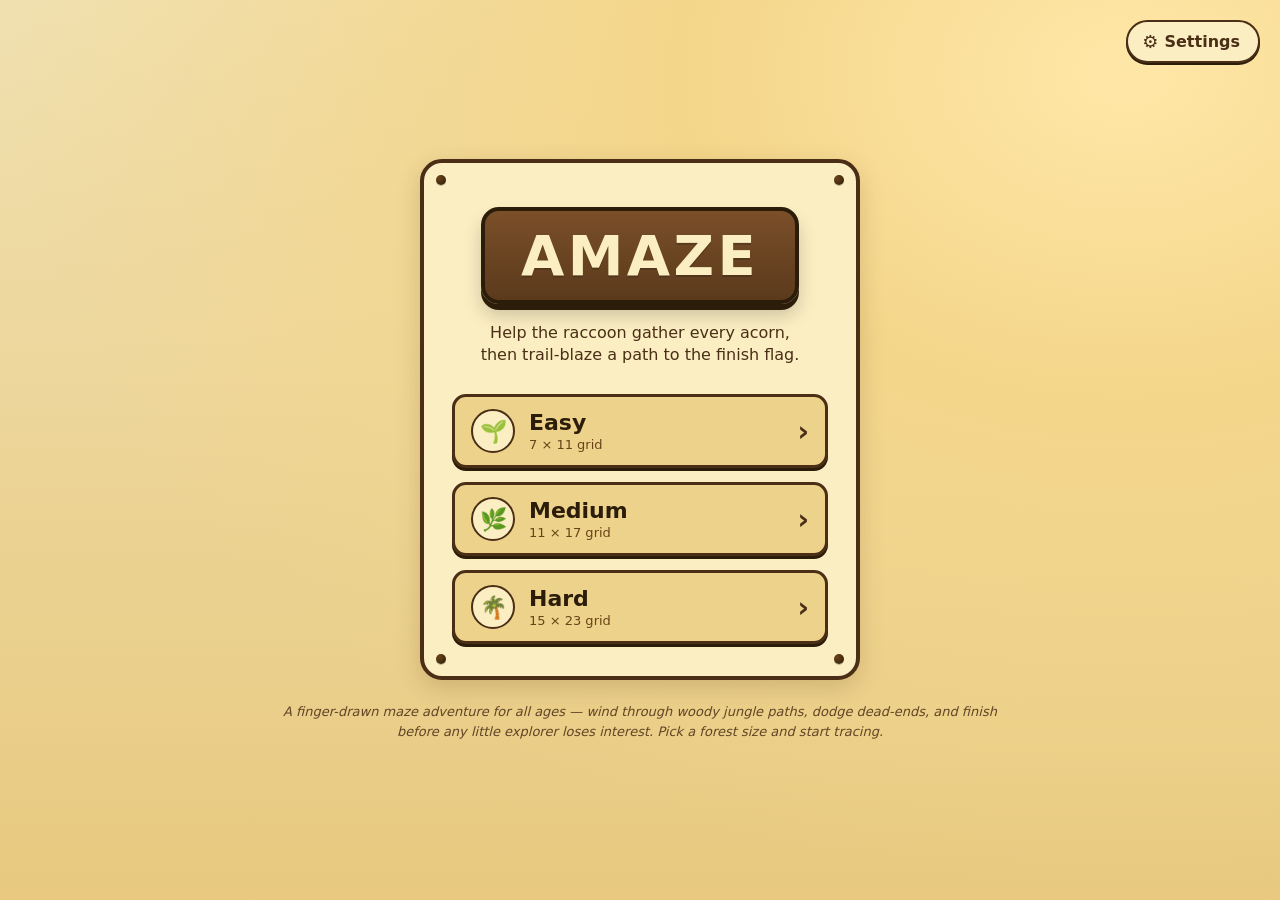
==== index.html @ ecc366fe "Thicker branches; drop top-bar title; cream-pill acorn HUD - REF_WALL_WIDTH bumped from 14 to 18.  P" ====
<!DOCTYPE html>
<html lang="en">
<head>
  <meta charset="utf-8">
  <meta name="viewport"
        content="width=device-width, initial-scale=1, viewport-fit=cover, user-scalable=no">

  <link rel="manifest" href="manifest.json">
  <meta name="theme-color" content="#5b3a1c">

  <!-- iOS PWA -->
  <meta name="apple-mobile-web-app-capable" content="yes">
  <meta name="apple-mobile-web-app-status-bar-style" content="black-translucent">
  <meta name="apple-mobile-web-app-title" content="AMAZE">
  <link rel="apple-touch-icon" href="apple-touch-icon.png">

  <link rel="stylesheet" href="style.css">
  <title>AMAZE</title>
</head>
<body>
  <canvas id="game"></canvas>

  <!-- In-game top bar: Back · (title + acorn HUD stacked) · Settings · Restart -->
  <header id="game-topbar" class="hidden" aria-hidden="true">
    <button class="topbar-btn icon-btn" id="btn-menu" aria-label="Back to menu">
      <svg viewBox="0 0 24 24" width="22" height="22" aria-hidden="true">
        <path fill="none" stroke="currentColor" stroke-width="2.4"
              stroke-linecap="round" stroke-linejoin="round"
              d="M15 6 L9 12 L15 18"/>
      </svg>
    </button>

    <div class="topbar-center">
      <div id="acorn-counter" class="acorn-counter hidden" aria-label="Collected acorns">
        <span class="acorn dim">🌰</span>
        <span class="acorn dim">🌰</span>
        <span class="acorn dim">🌰</span>
      </div>
    </div>

    <div class="topbar-actions">
      <button class="topbar-btn icon-btn" id="btn-settings" aria-label="Settings">⚙</button>
      <button class="topbar-btn icon-btn" id="btn-restart" aria-label="Restart maze">
        <svg viewBox="0 0 24 24" width="22" height="22" aria-hidden="true">
          <path fill="none" stroke="currentColor" stroke-width="2.2"
                stroke-linecap="round" stroke-linejoin="round"
                d="M19 11 A7 7 0 1 0 18.4 14.5"/>
          <path fill="currentColor"
                d="M19 6 L19.6 11.5 L14.5 11"/>
        </svg>
      </button>
    </div>
  </header>

  <!-- Difficulty picker — paper-card design with wooden AMAZE stamp,
       leaf icons, chevrons, marketing tagline. -->
  <div id="menu" class="overlay">
    <button class="settings-pill" id="btn-menu-settings" aria-label="Settings">
      <span class="settings-pill-icon">⚙</span>
      <span class="settings-pill-label">Settings</span>
    </button>

    <div class="menu-frame">
      <span class="rivet rivet-tl"></span>
      <span class="rivet rivet-tr"></span>
      <span class="rivet rivet-bl"></span>
      <span class="rivet rivet-br"></span>

      <div class="title-stamp">AMAZE</div>
      <p class="sub">Help the raccoon gather every acorn, then trail-blaze a path to the finish flag.</p>

      <button class="diff-btn" data-difficulty="easy">
        <span class="diff-icon">🌱</span>
        <span class="diff-content">
          <span class="diff-name">Easy</span>
          <span class="diff-detail">7 × 11 grid</span>
        </span>
        <span class="diff-chevron">›</span>
      </button>
      <button class="diff-btn" data-difficulty="medium">
        <span class="diff-icon">🌿</span>
        <span class="diff-content">
          <span class="diff-name">Medium</span>
          <span class="diff-detail">11 × 17 grid</span>
        </span>
        <span class="diff-chevron">›</span>
      </button>
      <button class="diff-btn" data-difficulty="hard">
        <span class="diff-icon">🌴</span>
        <span class="diff-content">
          <span class="diff-name">Hard</span>
          <span class="diff-detail">15 × 23 grid</span>
        </span>
        <span class="diff-chevron">›</span>
      </button>
    </div>

    <p class="menu-marketing">
      A finger-drawn maze adventure for all ages — wind through woody jungle paths,
      dodge dead-ends, and finish before any little explorer loses interest. Pick a
      forest size and start tracing.
    </p>
  </div>

  <!-- Win modal — pops in after the canvas walk-cinema completes. -->
  <div id="win-modal" class="overlay hidden" role="dialog" aria-label="Maze complete">
    <div class="win-card">
      <div class="win-header">YOU MADE IT!</div>
      <div class="win-acorns" id="win-acorns" aria-label="Collected acorns">
        <span class="dim">🌰</span>
        <span class="dim">🌰</span>
        <span class="dim">🌰</span>
      </div>
      <p class="win-tagline" id="win-tagline">You navigated the woods like a pro.</p>
      <div class="win-actions">
        <button class="win-btn win-btn-secondary" id="btn-win-home">Home</button>
        <button class="win-btn win-btn-primary" id="btn-win-again">Again ▶</button>
      </div>
    </div>
  </div>

  <!-- Settings panel — opens from either the in-game top bar or the menu. -->
  <div id="settings-overlay" class="overlay hidden" role="dialog" aria-label="Settings">
    <div class="settings-frame">
      <h2 class="settings-title">Settings</h2>

      <label class="toggle-row" for="toggle-collectibles">
        <span class="toggle-text">
          <span class="toggle-label">Collectibles</span>
          <span class="toggle-detail">Show 3 acorns to collect for star ratings.</span>
        </span>
        <input type="checkbox" id="toggle-collectibles" class="toggle-input" />
      </label>

      <button class="settings-done" id="btn-close-settings">Done</button>
    </div>
  </div>

  <!-- One-time hint to install on iOS -->
  <div id="install-hint" class="install-hint hidden">
    Tap <strong>Share</strong> → <strong>Add to Home Screen</strong> to install.
    <button id="dismiss-hint" aria-label="dismiss">×</button>
  </div>

  <script type="module" src="main.js"></script>
</body>
</html>
---- style.css ----
/* AMAZE web — global styles */

:root {
  /* Enchanted Forest palette (matches LevelStyles[0]) — used by the menu. */
  --bg:    rgb(240, 230, 204);
  --wall:  rgb(92,  59,  26);
  --wall-dim: rgba(92, 59, 26, 0.5);
  --wall-faint: rgba(92, 59, 26, 0.4);

  /* Exposed so JS can read the iOS safe-area-top via getComputedStyle.
     Falls back to 0 outside iOS / when no safe area is reported. */
  --safe-top: env(safe-area-inset-top, 0px);
  --safe-bottom: env(safe-area-inset-bottom, 0px);
}

* { box-sizing: border-box; }

html, body {
  margin: 0;
  padding: 0;
  overflow: hidden;
  height: 100vh;
  height: 100dvh;
  background: var(--bg);
  color: var(--wall);
  font-family: -apple-system, BlinkMacSystemFont, "Segoe UI", system-ui, sans-serif;
  -webkit-user-select: none;
  user-select: none;
  -webkit-touch-callout: none;
  -webkit-tap-highlight-color: transparent;
  overscroll-behavior: none;
}

/* Canvas is its own positioning root — covers the full DYNAMIC viewport
   (so the URL bar collapsing/expanding adjusts the height correctly) and
   leaves DOM overlays (menu, install hint) sitting on top via z-index. */
canvas#game {
  display: block;
  position: fixed;
  inset: 0;
  width: 100vw;
  height: 100vh;
  height: 100dvh;
  touch-action: none;       /* must — keeps Safari from hijacking drag */
}

/* ---- Menu overlay -------------------------------------------------------- */

.overlay {
  position: fixed;
  inset: 0;
  /* Warm sun-ish gradient — bright in top-right, soft cream elsewhere. */
  background:
    radial-gradient(ellipse at 88% 8%, #ffe7a8 0%, #f4d68a 28%, transparent 70%),
    linear-gradient(180deg, #f0e0b0 0%, #e8c97f 100%);
  display: flex;
  flex-direction: column;
  align-items: center;
  justify-content: center;
  gap: 22px;
  z-index: 10;
  padding: 32px 24px;
  overflow: auto;
  transition: opacity 0.35s ease;
}
.overlay.hidden {
  opacity: 0;
  pointer-events: none;
}

/* Paper card with corner rivets that holds the difficulty selector. */
.menu-frame {
  position: relative;
  width: min(440px, calc(100vw - 48px));
  background: #fbeec3;
  border: 4px solid #4a2e15;
  border-radius: 22px;
  padding: 36px 28px 32px;
  text-align: center;
  box-shadow: 0 8px 24px rgba(74, 46, 21, 0.18);
}

.rivet {
  position: absolute;
  width: 10px;
  height: 10px;
  border-radius: 50%;
  background: radial-gradient(circle at 30% 30%, #6a4318, #2c1d0a);
  box-shadow: 0 1px 0 rgba(0, 0, 0, 0.25);
}
.rivet-tl { top: 12px; left: 12px; }
.rivet-tr { top: 12px; right: 12px; }
.rivet-bl { bottom: 12px; left: 12px; }
.rivet-br { bottom: 12px; right: 12px; }

/* Wood-stamp AMAZE logo at the top of the card. */
.title-stamp {
  display: inline-block;
  background: linear-gradient(180deg, #7a4f29 0%, #5b3a1c 100%);
  color: #fbeec3;
  font-size: 56px;
  font-weight: 900;
  letter-spacing: 0.06em;
  padding: 12px 36px;
  border-radius: 18px;
  border: 4px solid #2c1d0a;
  box-shadow: 0 6px 0 #2c1d0a, 0 12px 18px rgba(0, 0, 0, 0.18);
  margin: 8px 0 18px;
  text-shadow: 0 2px 0 rgba(0, 0, 0, 0.18);
  font-family: "Avenir Next", system-ui, sans-serif;
}

.sub {
  font-size: 16px;
  line-height: 1.4;
  margin: 0 auto 28px;
  max-width: 320px;
  color: #4a2e15;
}

/* Difficulty buttons — wood-bordered cream pill with circular icon left,
   stacked title/detail middle, chevron right. */
.diff-btn {
  display: flex;
  align-items: center;
  gap: 14px;
  width: 100%;
  margin: 0 0 14px;
  padding: 12px 16px;
  background: #ecd28a;
  border: 3px solid #4a2e15;
  border-radius: 14px;
  color: #4a2e15;
  font-family: inherit;
  text-align: left;
  cursor: pointer;
  -webkit-appearance: none;
  appearance: none;
  -webkit-tap-highlight-color: transparent;
  box-shadow: 0 3px 0 #2c1d0a;
  transition: transform 0.05s ease, background 0.12s ease;
}
.diff-btn:last-child { margin-bottom: 0; }
.diff-btn:hover  { background: #e5c879; }
.diff-btn:active { transform: translateY(2px); box-shadow: 0 0 0 #2c1d0a; }

.diff-icon {
  display: inline-flex;
  align-items: center;
  justify-content: center;
  width: 44px;
  height: 44px;
  flex-shrink: 0;
  background: #fbeec3;
  border: 2px solid #4a2e15;
  border-radius: 50%;
  font-size: 22px;
}

.diff-content {
  flex: 1;
  display: flex;
  flex-direction: column;
  gap: 2px;
  min-width: 0;
}

.diff-name {
  font-size: 22px;
  font-weight: 800;
  color: #2c1d0a;
}

.diff-detail {
  font-size: 13px;
  color: #6a4318;
}

.diff-chevron {
  font-size: 28px;
  font-weight: 600;
  color: #4a2e15;
  flex-shrink: 0;
}

/* Top-right Settings pill on the menu screen. */
.settings-pill {
  position: fixed;
  top: max(20px, calc(var(--safe-top, 0px) + 14px));
  right: 20px;
  display: inline-flex;
  align-items: center;
  gap: 6px;
  padding: 10px 18px 10px 14px;
  background: #fbeec3;
  border: 2.5px solid #4a2e15;
  border-radius: 22px;
  font-family: inherit;
  font-size: 16px;
  font-weight: 700;
  color: #4a2e15;
  cursor: pointer;
  -webkit-appearance: none;
  appearance: none;
  -webkit-tap-highlight-color: transparent;
  box-shadow: 0 2px 0 #2c1d0a;
  transition: transform 0.05s ease;
}
.settings-pill:active { transform: translateY(2px); box-shadow: 0 0 0 #2c1d0a; }
.settings-pill-icon { font-size: 18px; line-height: 1; }

/* Marketing tagline below the card. */
.menu-marketing {
  max-width: 720px;
  margin: 0;
  text-align: center;
  font-size: 13px;
  line-height: 1.5;
  color: #4a2e15;
  font-style: italic;
  opacity: 0.85;
}

/* ---- In-game top bar ----------------------------------------------------- */
/* Solid wood bar across the top.  Background extends behind the iOS
   safe-area-top so the OS clock sits on bark; content (buttons + title)
   is pushed below the safe area via padding-top. */

#game-topbar {
  position: fixed;
  top: 0;
  left: 0;
  right: 0;
  height: calc(72px + var(--safe-top, 0px));
  display: flex;
  align-items: center;
  justify-content: space-between;
  padding: var(--safe-top, 0px) 14px 0 14px;
  background: linear-gradient(180deg, #5b3a1c 0%, #4a2e15 100%);
  box-shadow: 0 2px 8px rgba(0, 0, 0, 0.30);
  z-index: 10;
}
#game-topbar.hidden { display: none; }

.topbar-btn {
  display: inline-flex;
  align-items: center;
  justify-content: center;
  width: 44px;
  height: 44px;
  background: #f4ead0;
  border: 2px solid #2c1d0a;
  border-radius: 12px;
  padding: 0;
  font-family: inherit;
  font-size: 22px;
  font-weight: 600;
  color: #2c1d0a;
  cursor: pointer;
  -webkit-appearance: none;
  appearance: none;
  -webkit-tap-highlight-color: transparent;
  box-shadow: 0 2px 0 #2c1d0a;
  transition: transform 0.05s ease, background 0.12s ease;
}
.topbar-btn:hover  { background: #ede2c2; }
.topbar-btn:active { transform: translateY(2px); box-shadow: 0 0 0 #2c1d0a; }

/* Centre column hosts the acorn HUD pill (no title). */
.topbar-center {
  flex: 1;
  display: flex;
  align-items: center;
  justify-content: center;
  min-width: 0;
}

.topbar-actions {
  display: flex;
  gap: 6px;
}

/* Cream pill so the acorns sit on a bright background instead of the
   dark wood bar where they otherwise disappear. */
.acorn-counter {
  display: inline-flex;
  align-items: center;
  gap: 8px;
  padding: 7px 14px;
  background: #f4ead0;
  border: 2px solid #2c1d0a;
  border-radius: 22px;
  box-shadow: 0 2px 0 #2c1d0a;
  font-size: 22px;
  line-height: 1;
  pointer-events: none;
}
.acorn-counter.hidden { display: none; }
.acorn-counter .acorn { transition: opacity 0.18s ease; }
.acorn-counter .acorn.dim { opacity: 0.30; }

/* ---- Win modal ---------------------------------------------------------- */

#win-modal {
  background: rgba(0, 0, 0, 0.55);
  z-index: 14;
}

.win-card {
  width: min(420px, calc(100vw - 56px));
  background: var(--bg);
  border: 4px solid #2c1d0a;
  border-radius: 18px;
  padding: 32px 28px 24px;
  text-align: center;
  box-shadow: 0 14px 40px rgba(0, 0, 0, 0.40);
  animation: win-card-in 0.32s cubic-bezier(0.2, 0.7, 0.3, 1.2) both;
}

@keyframes win-card-in {
  0%   { opacity: 0; transform: scale(0.86) translateY(8px); }
  100% { opacity: 1; transform: scale(1)    translateY(0);   }
}

.win-header {
  display: inline-block;
  background: linear-gradient(180deg, #7a4f29 0%, #5b3a1c 100%);
  color: #f4ead0;
  font-size: 26px;
  font-weight: 900;
  letter-spacing: 0.06em;
  padding: 14px 28px;
  border-radius: 14px;
  border: 3px solid #2c1d0a;
  box-shadow: 0 4px 0 #2c1d0a, 0 8px 14px rgba(0, 0, 0, 0.20);
  text-transform: uppercase;
  margin-bottom: 6px;
}

.win-acorns {
  display: flex;
  justify-content: center;
  gap: 10px;
  margin: 22px 0 14px;
  font-size: 36px;
}
.win-acorns span { transition: opacity 0.2s ease; }
.win-acorns span.dim { opacity: 0.30; }

.win-tagline {
  color: var(--wall);
  font-size: 16px;
  margin: 0 0 22px;
  line-height: 1.4;
}

.win-actions {
  display: flex;
  gap: 12px;
  justify-content: center;
}

.win-btn {
  padding: 12px 26px;
  font-family: inherit;
  font-size: 16px;
  font-weight: 800;
  letter-spacing: 0.02em;
  border: 2px solid #2c1d0a;
  border-radius: 12px;
  cursor: pointer;
  -webkit-appearance: none;
  appearance: none;
  transition: transform 0.05s ease;
}
.win-btn:active { transform: translateY(2px); box-shadow: 0 0 0 #2c1d0a; }

.win-btn-primary {
  background: linear-gradient(180deg, #7a4f29 0%, #5b3a1c 100%);
  color: #f4ead0;
  box-shadow: 0 3px 0 #2c1d0a;
}

.win-btn-secondary {
  background: #f4ead0;
  color: #4a2e15;
  box-shadow: 0 3px 0 #2c1d0a;
}

/* ---- Settings overlay ---------------------------------------------------- */

#settings-overlay { z-index: 12; }

.settings-frame {
  width: min(380px, calc(100vw - 64px));
  border: 4px solid var(--wall-dim);
  border-radius: 8px;
  padding: 28px 24px 22px;
  background: var(--bg);
}

.settings-title {
  margin: 0 0 24px;
  font-size: 32px;
  font-weight: 800;
  letter-spacing: 0.02em;
  color: var(--wall);
  text-align: center;
}

.toggle-row {
  display: flex;
  align-items: center;
  justify-content: space-between;
  gap: 16px;
  padding: 12px 0;
  cursor: pointer;
  user-select: none;
  -webkit-user-select: none;
}
.toggle-text { display: flex; flex-direction: column; gap: 4px; }
.toggle-label {
  font-size: 18px;
  font-weight: 600;
  color: var(--wall);
}
.toggle-detail {
  font-size: 13px;
  color: var(--wall-dim);
  line-height: 1.35;
}

/* iOS-style toggle switch built from the native checkbox. */
.toggle-input {
  appearance: none;
  -webkit-appearance: none;
  width: 52px;
  height: 32px;
  flex-shrink: 0;
  background: rgba(92, 59, 26, 0.20);
  border-radius: 16px;
  position: relative;
  cursor: pointer;
  transition: background 0.18s ease;
  margin: 0;
}
.toggle-input::after {
  content: '';
  position: absolute;
  top: 3px;
  left: 3px;
  width: 26px;
  height: 26px;
  background: #fff;
  border-radius: 50%;
  box-shadow: 0 1px 3px rgba(0, 0, 0, 0.20);
  transition: transform 0.18s ease;
}
.toggle-input:checked        { background: var(--wall); }
.toggle-input:checked::after { transform: translateX(20px); }

.settings-done {
  display: block;
  width: 100%;
  margin-top: 28px;
  padding: 14px;
  font-family: inherit;
  font-size: 18px;
  font-weight: 700;
  color: var(--bg);
  background: var(--wall);
  border: 0;
  border-radius: 12px;
  cursor: pointer;
  -webkit-appearance: none;
  appearance: none;
  transition: opacity 0.12s ease, transform 0.05s ease;
}
.settings-done:hover  { opacity: 0.92; }
.settings-done:active { transform: scale(0.985); }

/* ---- Install hint -------------------------------------------------------- */

.install-hint {
  position: fixed;
  left: 16px;
  right: 16px;
  bottom: max(16px, env(safe-area-inset-bottom));
  z-index: 11;
  padding: 12px 40px 12px 16px;
  background: rgba(0, 0, 0, 0.8);
  color: white;
  border-radius: 12px;
  font-size: 14px;
  line-height: 1.4;
  box-shadow: 0 4px 14px rgba(0, 0, 0, 0.25);
}
.install-hint.hidden { display: none; }
.install-hint button {
  position: absolute;
  top: 6px;
  right: 8px;
  background: transparent;
  border: 0;
  color: white;
  font-size: 22px;
  line-height: 1;
  cursor: pointer;
}
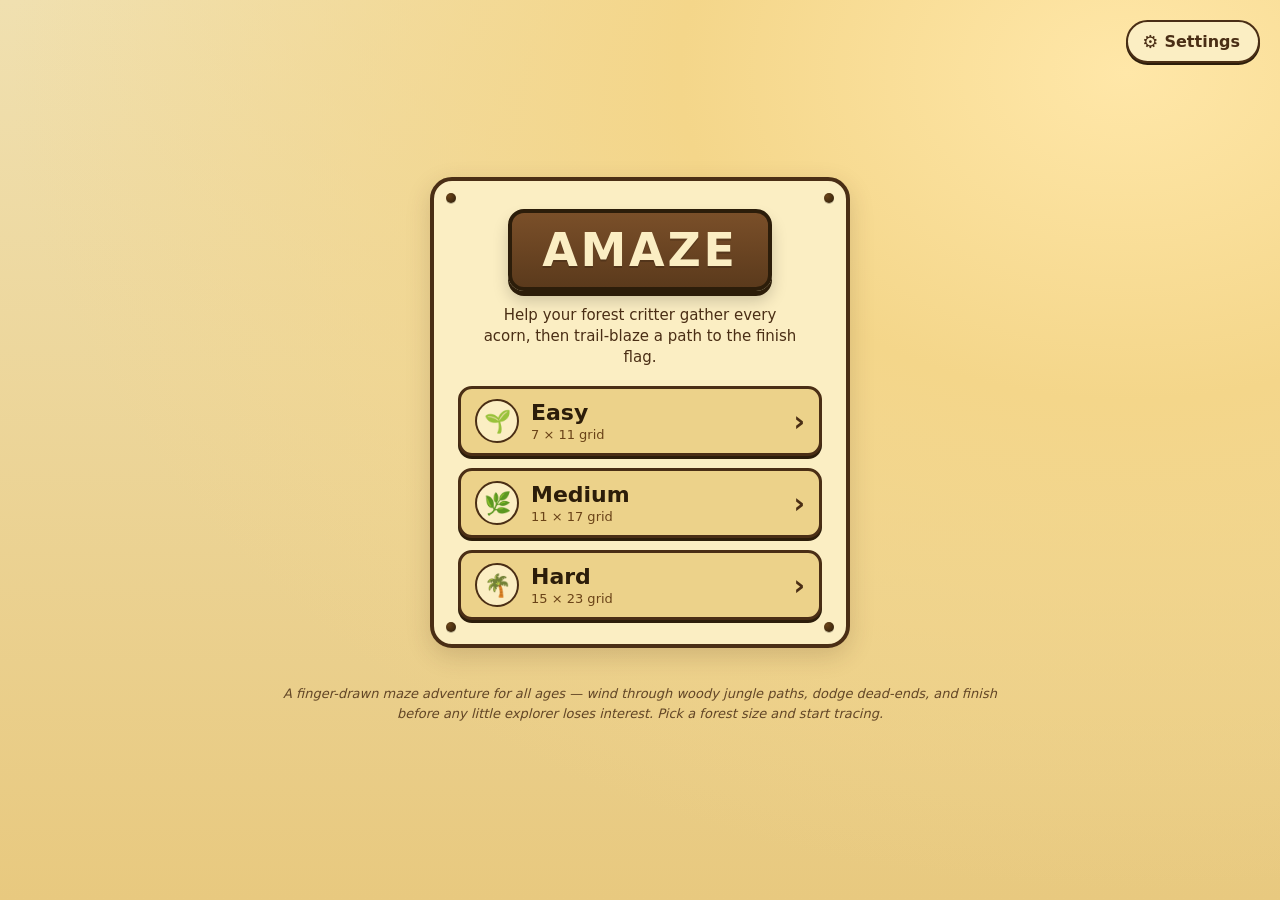
==== commit ebe64cbc: "Unified sun-gradient bg; menu copy + spacing tweaks; tighter fit - Replaced "raccoon" with the gener" ====
--- a/index.html
+++ b/index.html
@@ -6,7 +6,7 @@
         content="width=device-width, initial-scale=1, viewport-fit=cover, user-scalable=no">
 
   <link rel="manifest" href="manifest.json">
-  <meta name="theme-color" content="#5b3a1c">
+  <meta name="theme-color" content="#f0e0b0">
 
   <!-- iOS PWA -->
   <meta name="apple-mobile-web-app-capable" content="yes">
@@ -67,7 +67,7 @@
       <span class="rivet rivet-br"></span>
 
       <div class="title-stamp">AMAZE</div>
-      <p class="sub">Help the raccoon gather every acorn, then trail-blaze a path to the finish flag.</p>
+      <p class="sub">Help your forest critter gather every acorn, then trail-blaze a path to the finish flag.</p>
 
       <button class="diff-btn" data-difficulty="easy">
         <span class="diff-icon">🌱</span>
--- a/style.css
+++ b/style.css
@@ -21,7 +21,13 @@
   overflow: hidden;
   height: 100vh;
   height: 100dvh;
-  background: var(--bg);
+  /* Warm sun-radial background — shared by the menu AND the game so the
+     game-screen edges visibly match the rest of the chrome.  Canvas sits
+     transparent on top, painting only the maze itself. */
+  background:
+    radial-gradient(ellipse at 88% 8%, #ffe7a8 0%, #f4d68a 28%, transparent 70%),
+    linear-gradient(180deg, #f0e0b0 0%, #e8c97f 100%);
+  background-attachment: fixed;
   color: var(--wall);
   font-family: -apple-system, BlinkMacSystemFont, "Segoe UI", system-ui, sans-serif;
   -webkit-user-select: none;
@@ -49,17 +55,15 @@
 .overlay {
   position: fixed;
   inset: 0;
-  /* Warm sun-ish gradient — bright in top-right, soft cream elsewhere. */
-  background:
-    radial-gradient(ellipse at 88% 8%, #ffe7a8 0%, #f4d68a 28%, transparent 70%),
-    linear-gradient(180deg, #f0e0b0 0%, #e8c97f 100%);
+  /* No background — body provides the warm gradient.  Menu inherits it;
+     settings/win modals add their own dim backdrop on top. */
   display: flex;
   flex-direction: column;
   align-items: center;
   justify-content: center;
-  gap: 22px;
+  gap: 36px;                 /* breathing room between the card + tagline */
   z-index: 10;
-  padding: 32px 24px;
+  padding: 24px 20px;
   overflow: auto;
   transition: opacity 0.35s ease;
 }
@@ -71,11 +75,11 @@
 /* Paper card with corner rivets that holds the difficulty selector. */
 .menu-frame {
   position: relative;
-  width: min(440px, calc(100vw - 48px));
+  width: min(420px, calc(100vw - 40px));
   background: #fbeec3;
   border: 4px solid #4a2e15;
   border-radius: 22px;
-  padding: 36px 28px 32px;
+  padding: 28px 24px 24px;
   text-align: center;
   box-shadow: 0 8px 24px rgba(74, 46, 21, 0.18);
 }
@@ -98,22 +102,22 @@
   display: inline-block;
   background: linear-gradient(180deg, #7a4f29 0%, #5b3a1c 100%);
   color: #fbeec3;
-  font-size: 56px;
+  font-size: 46px;
   font-weight: 900;
   letter-spacing: 0.06em;
-  padding: 12px 36px;
-  border-radius: 18px;
+  padding: 10px 30px;
+  border-radius: 16px;
   border: 4px solid #2c1d0a;
-  box-shadow: 0 6px 0 #2c1d0a, 0 12px 18px rgba(0, 0, 0, 0.18);
-  margin: 8px 0 18px;
+  box-shadow: 0 5px 0 #2c1d0a, 0 10px 16px rgba(0, 0, 0, 0.18);
+  margin: 0 0 14px;
   text-shadow: 0 2px 0 rgba(0, 0, 0, 0.18);
   font-family: "Avenir Next", system-ui, sans-serif;
 }
 
 .sub {
-  font-size: 16px;
+  font-size: 15px;
   line-height: 1.4;
-  margin: 0 auto 28px;
+  margin: 0 auto 18px;
   max-width: 320px;
   color: #4a2e15;
 }
@@ -123,10 +127,10 @@
 .diff-btn {
   display: flex;
   align-items: center;
-  gap: 14px;
+  gap: 12px;
   width: 100%;
-  margin: 0 0 14px;
-  padding: 12px 16px;
+  margin: 0 0 12px;
+  padding: 10px 14px;
   background: #ecd28a;
   border: 3px solid #4a2e15;
   border-radius: 14px;
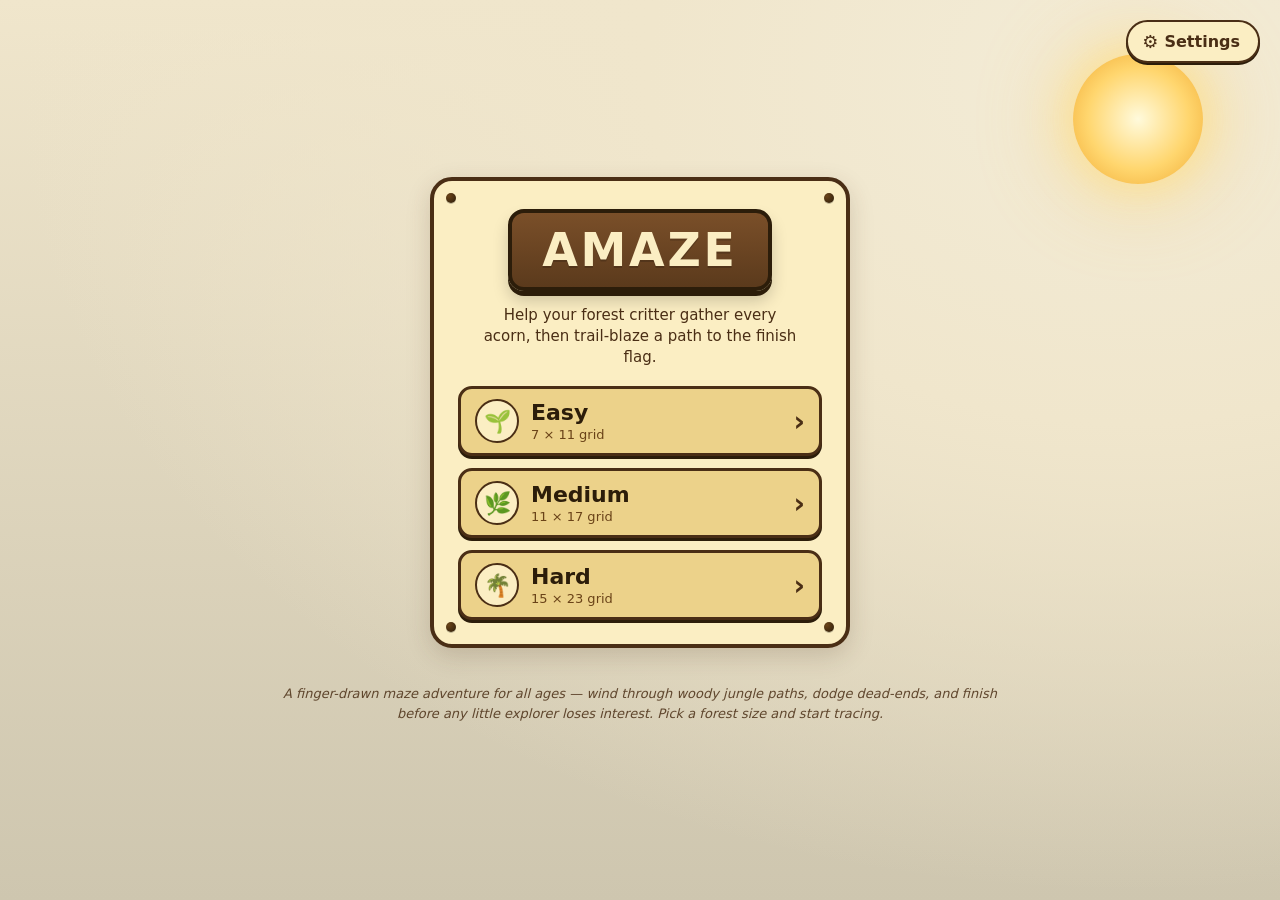
==== commit 64de172d: "Sun illustration in menu, random theme on every new maze - Added a soft warm sun disc to the difficu" ====
--- a/index.html
+++ b/index.html
@@ -39,14 +39,14 @@
     </div>
 
     <div class="topbar-actions">
-      <button class="topbar-btn icon-btn" id="btn-settings" aria-label="Settings">⚙</button>
+      <button class="topbar-btn icon-btn" id="btn-settings" aria-label="Settings">
+        <svg viewBox="0 0 24 24" width="22" height="22" aria-hidden="true">
+          <path fill="currentColor" d="M19.14 12.94c.04-.3.06-.61.06-.94 0-.32-.02-.64-.07-.94l2.03-1.58c.18-.14.23-.41.12-.61l-1.92-3.32c-.12-.22-.37-.29-.59-.22l-2.39.96c-.5-.38-1.03-.7-1.62-.94l-.36-2.54c-.04-.24-.24-.41-.48-.41h-3.84c-.24 0-.43.17-.47.41l-.36 2.54c-.59.24-1.13.57-1.62.94l-2.39-.96c-.22-.08-.47 0-.59.22L2.74 8.87c-.12.21-.08.47.12.61l2.03 1.58c-.05.3-.09.63-.09.94 0 .31.02.64.07.94l-2.03 1.58c-.18.14-.23.41-.12.61l1.92 3.32c.12.22.37.29.59.22l2.39-.96c.5.38 1.03.7 1.62.94l.36 2.54c.05.24.24.41.48.41h3.84c.24 0 .44-.17.47-.41l.36-2.54c.59-.24 1.13-.56 1.62-.94l2.39.96c.22.08.47 0 .59-.22l1.92-3.32c.12-.22.07-.47-.12-.61l-2.01-1.58zM12 15.6c-1.98 0-3.6-1.62-3.6-3.6s1.62-3.6 3.6-3.6 3.6 1.62 3.6 3.6-1.62 3.6-3.6 3.6z"/>
+        </svg>
+      </button>
       <button class="topbar-btn icon-btn" id="btn-restart" aria-label="Restart maze">
         <svg viewBox="0 0 24 24" width="22" height="22" aria-hidden="true">
-          <path fill="none" stroke="currentColor" stroke-width="2.2"
-                stroke-linecap="round" stroke-linejoin="round"
-                d="M19 11 A7 7 0 1 0 18.4 14.5"/>
-          <path fill="currentColor"
-                d="M19 6 L19.6 11.5 L14.5 11"/>
+          <path fill="currentColor" d="M17.65 6.35A8 8 0 0 0 12 4a8 8 0 1 0 7.74 10h-2.08A6 6 0 1 1 12 6c1.66 0 3.14.69 4.22 1.78L13 11h7V4z"/>
         </svg>
       </button>
     </div>
@@ -55,6 +55,8 @@
   <!-- Difficulty picker — paper-card design with wooden AMAZE stamp,
        leaf icons, chevrons, marketing tagline. -->
   <div id="menu" class="overlay">
+    <div class="sun" aria-hidden="true"></div>
+
     <button class="settings-pill" id="btn-menu-settings" aria-label="Settings">
       <span class="settings-pill-icon">⚙</span>
       <span class="settings-pill-label">Settings</span>
--- a/style.css
+++ b/style.css
@@ -72,6 +72,25 @@
   pointer-events: none;
 }
 
+/* Sun illustration — only on the difficulty menu (not in-game).  Bright
+   warm disc with a soft glow halo, anchored to the upper-right corner.
+   Sized in viewport units so it scales sensibly on phones + tablets. */
+#menu .sun {
+  position: absolute;
+  top: clamp(20px, 6vh, 60px);
+  right: clamp(20px, 6vw, 80px);
+  width:  clamp(80px, 12vw, 130px);
+  height: clamp(80px, 12vw, 130px);
+  background: radial-gradient(circle, #fffadc 0%, #ffd66e 55%, #f0a830 100%);
+  border-radius: 50%;
+  box-shadow:
+    0 0 36px 8px rgba(255, 224, 130, 0.55),
+    0 0 80px 20px rgba(255, 200, 80, 0.30);
+  pointer-events: none;
+  /* Sits behind everything else by virtue of DOM order — first child of
+     the flex overlay, with no z-index of its own. */
+}
+
 /* Paper card with corner rivets that holds the difficulty selector. */
 .menu-frame {
   position: relative;
@@ -269,6 +288,7 @@
 }
 .topbar-btn:hover  { background: #ede2c2; }
 .topbar-btn:active { transform: translateY(2px); box-shadow: 0 0 0 #2c1d0a; }
+.topbar-btn svg    { display: block; }   /* drop inline baseline gap */
 
 /* Centre column hosts the acorn HUD pill (no title). */
 .topbar-center {
@@ -344,12 +364,40 @@
 .win-acorns {
   display: flex;
   justify-content: center;
-  gap: 10px;
+  gap: 14px;
   margin: 22px 0 14px;
-  font-size: 36px;
-}
-.win-acorns span { transition: opacity 0.2s ease; }
-.win-acorns span.dim { opacity: 0.30; }
+  font-size: 44px;
+  /* Reserve enough vertical room so the acorns don't shift the layout
+     when they're at scale-0 before the keyframe begins. */
+  min-height: 1.2em;
+}
+.win-acorns span {
+  display: inline-block;
+  opacity: 0;
+  transform: scale(0);
+  transform-origin: 50% 50%;
+  /* Each acorn is staggered via :nth-child below.  cubic-bezier with a
+     >1 second control point gives a satisfying overshoot pop. */
+  animation: acorn-pop 0.55s cubic-bezier(0.34, 1.56, 0.64, 1) forwards;
+}
+.win-acorns span:nth-child(1) { animation-delay: 0.30s; }
+.win-acorns span:nth-child(2) { animation-delay: 0.60s; }
+.win-acorns span:nth-child(3) { animation-delay: 0.90s; }
+.win-acorns span.dim {
+  /* Missed acorns still pop in for layout consistency, but settle dim. */
+  animation-name: acorn-pop-dim;
+}
+
+@keyframes acorn-pop {
+  0%   { opacity: 0;    transform: scale(0); }
+  60%  { opacity: 1;    transform: scale(1.30); }
+  100% { opacity: 1;    transform: scale(1); }
+}
+@keyframes acorn-pop-dim {
+  0%   { opacity: 0;    transform: scale(0); }
+  60%  { opacity: 0.30; transform: scale(1.20); }
+  100% { opacity: 0.30; transform: scale(1); }
+}
 
 .win-tagline {
   color: var(--wall);
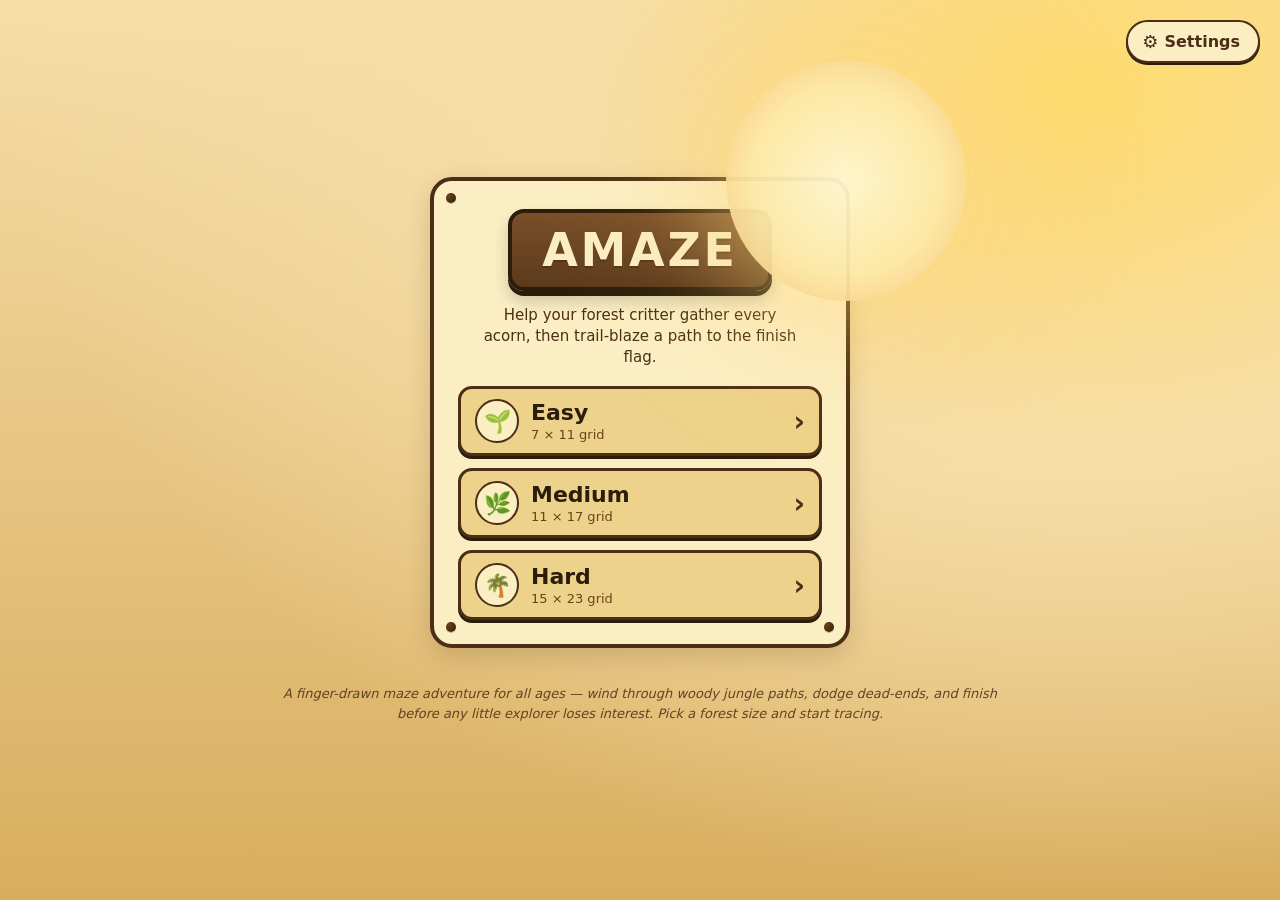
==== commit 2805a144: "Modal settings, corner-anchored sun, vibrant theme gradients, themes.html - Settings overlay now a t" ====
--- a/index.html
+++ b/index.html
@@ -55,16 +55,18 @@
   <!-- Difficulty picker — paper-card design with wooden AMAZE stamp,
        leaf icons, chevrons, marketing tagline. -->
   <div id="menu" class="overlay">
-    <div class="sun" aria-hidden="true"></div>
-
     <button class="settings-pill" id="btn-menu-settings" aria-label="Settings">
       <span class="settings-pill-icon">⚙</span>
       <span class="settings-pill-label">Settings</span>
     </button>
 
     <div class="menu-frame">
+      <!-- Sun lives inside the card so it can anchor to the card's top-
+           right corner (translate-50%/-50%).  The card's top-right rivet
+           is hidden behind it. -->
+      <div class="sun" aria-hidden="true"></div>
+
       <span class="rivet rivet-tl"></span>
-      <span class="rivet rivet-tr"></span>
       <span class="rivet rivet-bl"></span>
       <span class="rivet rivet-br"></span>
 
--- a/style.css
+++ b/style.css
@@ -2,8 +2,8 @@
 
 :root {
   /* Enchanted Forest palette (matches LevelStyles[0]) — used by the menu. */
-  --bg:    rgb(240, 230, 204);
-  --wall:  rgb(92,  59,  26);
+  --bg: rgb(240, 230, 204);
+  --wall: rgb(92, 59, 26);
   --wall-dim: rgba(92, 59, 26, 0.5);
   --wall-faint: rgba(92, 59, 26, 0.4);
 
@@ -13,23 +13,32 @@
   --safe-bottom: env(safe-area-inset-bottom, 0px);
 }
 
-* { box-sizing: border-box; }
-
-html, body {
+* {
+  box-sizing: border-box;
+}
+
+html,
+body {
   margin: 0;
   padding: 0;
   overflow: hidden;
   height: 100vh;
-  height: 100dvh;
+  height: 100vh;
   /* Warm sun-radial background — shared by the menu AND the game so the
      game-screen edges visibly match the rest of the chrome.  Canvas sits
      transparent on top, painting only the maze itself. */
   background:
-    radial-gradient(ellipse at 88% 8%, #ffe7a8 0%, #f4d68a 28%, transparent 70%),
+    radial-gradient(
+      ellipse at 88% 8%,
+      #ffe7a8 0%,
+      #f4d68a 28%,
+      transparent 70%
+    ),
     linear-gradient(180deg, #f0e0b0 0%, #e8c97f 100%);
   background-attachment: fixed;
   color: var(--wall);
-  font-family: -apple-system, BlinkMacSystemFont, "Segoe UI", system-ui, sans-serif;
+  font-family:
+    -apple-system, BlinkMacSystemFont, "Segoe UI", system-ui, sans-serif;
   -webkit-user-select: none;
   user-select: none;
   -webkit-touch-callout: none;
@@ -47,7 +56,7 @@
   width: 100vw;
   height: 100vh;
   height: 100dvh;
-  touch-action: none;       /* must — keeps Safari from hijacking drag */
+  touch-action: none; /* must — keeps Safari from hijacking drag */
 }
 
 /* ---- Menu overlay -------------------------------------------------------- */
@@ -61,7 +70,7 @@
   flex-direction: column;
   align-items: center;
   justify-content: center;
-  gap: 36px;                 /* breathing room between the card + tagline */
+  gap: 36px; /* breathing room between the card + tagline */
   z-index: 10;
   padding: 24px 20px;
   overflow: auto;
@@ -72,23 +81,24 @@
   pointer-events: none;
 }
 
-/* Sun illustration — only on the difficulty menu (not in-game).  Bright
-   warm disc with a soft glow halo, anchored to the upper-right corner.
-   Sized in viewport units so it scales sensibly on phones + tablets. */
-#menu .sun {
+/* Sun illustration — anchored to the card's top-right corner, with the
+   sun's CENTRE exactly on the corner so half the disc spills outside
+   the card and half overlaps onto it like a setting sun behind the
+   poster. */
+.menu-frame .sun {
   position: absolute;
-  top: clamp(20px, 6vh, 60px);
-  right: clamp(20px, 6vw, 80px);
-  width:  clamp(80px, 12vw, 130px);
-  height: clamp(80px, 12vw, 130px);
-  background: radial-gradient(circle, #fffadc 0%, #ffd66e 55%, #f0a830 100%);
+  top: 0;
+  right: 0;
+  transform: translate(50%, -50%);
+  width:  clamp(140px, 22vw, 240px);
+  height: clamp(140px, 22vw, 240px);
+  background: radial-gradient(circle, #fff6cf 0%, #fde9a8 55%, #f5c373 100%);
   border-radius: 50%;
   box-shadow:
-    0 0 36px 8px rgba(255, 224, 130, 0.55),
-    0 0 80px 20px rgba(255, 200, 80, 0.30);
+    0 0 80px 24px rgba(255, 220, 130, 0.40),
+    0 0 160px 60px rgba(255, 200, 100, 0.18);
+  opacity: 0.95;
   pointer-events: none;
-  /* Sits behind everything else by virtue of DOM order — first child of
-     the flex overlay, with no z-index of its own. */
 }
 
 /* Paper card with corner rivets that holds the difficulty selector. */
@@ -111,10 +121,22 @@
   background: radial-gradient(circle at 30% 30%, #6a4318, #2c1d0a);
   box-shadow: 0 1px 0 rgba(0, 0, 0, 0.25);
 }
-.rivet-tl { top: 12px; left: 12px; }
-.rivet-tr { top: 12px; right: 12px; }
-.rivet-bl { bottom: 12px; left: 12px; }
-.rivet-br { bottom: 12px; right: 12px; }
+.rivet-tl {
+  top: 12px;
+  left: 12px;
+}
+.rivet-tr {
+  top: 12px;
+  right: 12px;
+}
+.rivet-bl {
+  bottom: 12px;
+  left: 12px;
+}
+.rivet-br {
+  bottom: 12px;
+  right: 12px;
+}
 
 /* Wood-stamp AMAZE logo at the top of the card. */
 .title-stamp {
@@ -127,7 +149,9 @@
   padding: 10px 30px;
   border-radius: 16px;
   border: 4px solid #2c1d0a;
-  box-shadow: 0 5px 0 #2c1d0a, 0 10px 16px rgba(0, 0, 0, 0.18);
+  box-shadow:
+    0 5px 0 #2c1d0a,
+    0 10px 16px rgba(0, 0, 0, 0.18);
   margin: 0 0 14px;
   text-shadow: 0 2px 0 rgba(0, 0, 0, 0.18);
   font-family: "Avenir Next", system-ui, sans-serif;
@@ -161,11 +185,20 @@
   appearance: none;
   -webkit-tap-highlight-color: transparent;
   box-shadow: 0 3px 0 #2c1d0a;
-  transition: transform 0.05s ease, background 0.12s ease;
-}
-.diff-btn:last-child { margin-bottom: 0; }
-.diff-btn:hover  { background: #e5c879; }
-.diff-btn:active { transform: translateY(2px); box-shadow: 0 0 0 #2c1d0a; }
+  transition:
+    transform 0.05s ease,
+    background 0.12s ease;
+}
+.diff-btn:last-child {
+  margin-bottom: 0;
+}
+.diff-btn:hover {
+  background: #e5c879;
+}
+.diff-btn:active {
+  transform: translateY(2px);
+  box-shadow: 0 0 0 #2c1d0a;
+}
 
 .diff-icon {
   display: inline-flex;
@@ -229,8 +262,14 @@
   box-shadow: 0 2px 0 #2c1d0a;
   transition: transform 0.05s ease;
 }
-.settings-pill:active { transform: translateY(2px); box-shadow: 0 0 0 #2c1d0a; }
-.settings-pill-icon { font-size: 18px; line-height: 1; }
+.settings-pill:active {
+  transform: translateY(2px);
+  box-shadow: 0 0 0 #2c1d0a;
+}
+.settings-pill-icon {
+  font-size: 18px;
+  line-height: 1;
+}
 
 /* Marketing tagline below the card. */
 .menu-marketing {
@@ -260,10 +299,12 @@
   justify-content: space-between;
   padding: var(--safe-top, 0px) 14px 0 14px;
   background: linear-gradient(180deg, #5b3a1c 0%, #4a2e15 100%);
-  box-shadow: 0 2px 8px rgba(0, 0, 0, 0.30);
+  box-shadow: 0 2px 8px rgba(0, 0, 0, 0.3);
   z-index: 10;
 }
-#game-topbar.hidden { display: none; }
+#game-topbar.hidden {
+  display: none;
+}
 
 .topbar-btn {
   display: inline-flex;
@@ -284,11 +325,20 @@
   appearance: none;
   -webkit-tap-highlight-color: transparent;
   box-shadow: 0 2px 0 #2c1d0a;
-  transition: transform 0.05s ease, background 0.12s ease;
-}
-.topbar-btn:hover  { background: #ede2c2; }
-.topbar-btn:active { transform: translateY(2px); box-shadow: 0 0 0 #2c1d0a; }
-.topbar-btn svg    { display: block; }   /* drop inline baseline gap */
+  transition:
+    transform 0.05s ease,
+    background 0.12s ease;
+}
+.topbar-btn:hover {
+  background: #ede2c2;
+}
+.topbar-btn:active {
+  transform: translateY(2px);
+  box-shadow: 0 0 0 #2c1d0a;
+}
+.topbar-btn svg {
+  display: block;
+} /* drop inline baseline gap */
 
 /* Centre column hosts the acorn HUD pill (no title). */
 .topbar-center {
@@ -319,9 +369,15 @@
   line-height: 1;
   pointer-events: none;
 }
-.acorn-counter.hidden { display: none; }
-.acorn-counter .acorn { transition: opacity 0.18s ease; }
-.acorn-counter .acorn.dim { opacity: 0.30; }
+.acorn-counter.hidden {
+  display: none;
+}
+.acorn-counter .acorn {
+  transition: opacity 0.18s ease;
+}
+.acorn-counter .acorn.dim {
+  opacity: 0.3;
+}
 
 /* ---- Win modal ---------------------------------------------------------- */
 
@@ -337,13 +393,19 @@
   border-radius: 18px;
   padding: 32px 28px 24px;
   text-align: center;
-  box-shadow: 0 14px 40px rgba(0, 0, 0, 0.40);
+  box-shadow: 0 14px 40px rgba(0, 0, 0, 0.4);
   animation: win-card-in 0.32s cubic-bezier(0.2, 0.7, 0.3, 1.2) both;
 }
 
 @keyframes win-card-in {
-  0%   { opacity: 0; transform: scale(0.86) translateY(8px); }
-  100% { opacity: 1; transform: scale(1)    translateY(0);   }
+  0% {
+    opacity: 0;
+    transform: scale(0.86) translateY(8px);
+  }
+  100% {
+    opacity: 1;
+    transform: scale(1) translateY(0);
+  }
 }
 
 .win-header {
@@ -356,7 +418,9 @@
   padding: 14px 28px;
   border-radius: 14px;
   border: 3px solid #2c1d0a;
-  box-shadow: 0 4px 0 #2c1d0a, 0 8px 14px rgba(0, 0, 0, 0.20);
+  box-shadow:
+    0 4px 0 #2c1d0a,
+    0 8px 14px rgba(0, 0, 0, 0.2);
   text-transform: uppercase;
   margin-bottom: 6px;
 }
@@ -380,23 +444,47 @@
      >1 second control point gives a satisfying overshoot pop. */
   animation: acorn-pop 0.55s cubic-bezier(0.34, 1.56, 0.64, 1) forwards;
 }
-.win-acorns span:nth-child(1) { animation-delay: 0.30s; }
-.win-acorns span:nth-child(2) { animation-delay: 0.60s; }
-.win-acorns span:nth-child(3) { animation-delay: 0.90s; }
+.win-acorns span:nth-child(1) {
+  animation-delay: 0.3s;
+}
+.win-acorns span:nth-child(2) {
+  animation-delay: 0.6s;
+}
+.win-acorns span:nth-child(3) {
+  animation-delay: 0.9s;
+}
 .win-acorns span.dim {
   /* Missed acorns still pop in for layout consistency, but settle dim. */
   animation-name: acorn-pop-dim;
 }
 
 @keyframes acorn-pop {
-  0%   { opacity: 0;    transform: scale(0); }
-  60%  { opacity: 1;    transform: scale(1.30); }
-  100% { opacity: 1;    transform: scale(1); }
+  0% {
+    opacity: 0;
+    transform: scale(0);
+  }
+  60% {
+    opacity: 1;
+    transform: scale(1.3);
+  }
+  100% {
+    opacity: 1;
+    transform: scale(1);
+  }
 }
 @keyframes acorn-pop-dim {
-  0%   { opacity: 0;    transform: scale(0); }
-  60%  { opacity: 0.30; transform: scale(1.20); }
-  100% { opacity: 0.30; transform: scale(1); }
+  0% {
+    opacity: 0;
+    transform: scale(0);
+  }
+  60% {
+    opacity: 0.3;
+    transform: scale(1.2);
+  }
+  100% {
+    opacity: 0.3;
+    transform: scale(1);
+  }
 }
 
 .win-tagline {
@@ -425,7 +513,10 @@
   appearance: none;
   transition: transform 0.05s ease;
 }
-.win-btn:active { transform: translateY(2px); box-shadow: 0 0 0 #2c1d0a; }
+.win-btn:active {
+  transform: translateY(2px);
+  box-shadow: 0 0 0 #2c1d0a;
+}
 
 .win-btn-primary {
   background: linear-gradient(180deg, #7a4f29 0%, #5b3a1c 100%);
@@ -441,7 +532,12 @@
 
 /* ---- Settings overlay ---------------------------------------------------- */
 
-#settings-overlay { z-index: 12; }
+#settings-overlay {
+  z-index: 12;
+  background: rgba(0, 0, 0, 0.50);
+  -webkit-backdrop-filter: blur(10px) saturate(120%);
+          backdrop-filter: blur(10px) saturate(120%);
+}
 
 .settings-frame {
   width: min(380px, calc(100vw - 64px));
@@ -470,7 +566,11 @@
   user-select: none;
   -webkit-user-select: none;
 }
-.toggle-text { display: flex; flex-direction: column; gap: 4px; }
+.toggle-text {
+  display: flex;
+  flex-direction: column;
+  gap: 4px;
+}
 .toggle-label {
   font-size: 18px;
   font-weight: 600;
@@ -489,7 +589,7 @@
   width: 52px;
   height: 32px;
   flex-shrink: 0;
-  background: rgba(92, 59, 26, 0.20);
+  background: rgba(92, 59, 26, 0.2);
   border-radius: 16px;
   position: relative;
   cursor: pointer;
@@ -497,7 +597,7 @@
   margin: 0;
 }
 .toggle-input::after {
-  content: '';
+  content: "";
   position: absolute;
   top: 3px;
   left: 3px;
@@ -505,11 +605,15 @@
   height: 26px;
   background: #fff;
   border-radius: 50%;
-  box-shadow: 0 1px 3px rgba(0, 0, 0, 0.20);
+  box-shadow: 0 1px 3px rgba(0, 0, 0, 0.2);
   transition: transform 0.18s ease;
 }
-.toggle-input:checked        { background: var(--wall); }
-.toggle-input:checked::after { transform: translateX(20px); }
+.toggle-input:checked {
+  background: var(--wall);
+}
+.toggle-input:checked::after {
+  transform: translateX(20px);
+}
 
 .settings-done {
   display: block;
@@ -526,10 +630,16 @@
   cursor: pointer;
   -webkit-appearance: none;
   appearance: none;
-  transition: opacity 0.12s ease, transform 0.05s ease;
-}
-.settings-done:hover  { opacity: 0.92; }
-.settings-done:active { transform: scale(0.985); }
+  transition:
+    opacity 0.12s ease,
+    transform 0.05s ease;
+}
+.settings-done:hover {
+  opacity: 0.92;
+}
+.settings-done:active {
+  transform: scale(0.985);
+}
 
 /* ---- Install hint -------------------------------------------------------- */
 
@@ -547,7 +657,9 @@
   line-height: 1.4;
   box-shadow: 0 4px 14px rgba(0, 0, 0, 0.25);
 }
-.install-hint.hidden { display: none; }
+.install-hint.hidden {
+  display: none;
+}
 .install-hint button {
   position: absolute;
   top: 6px;
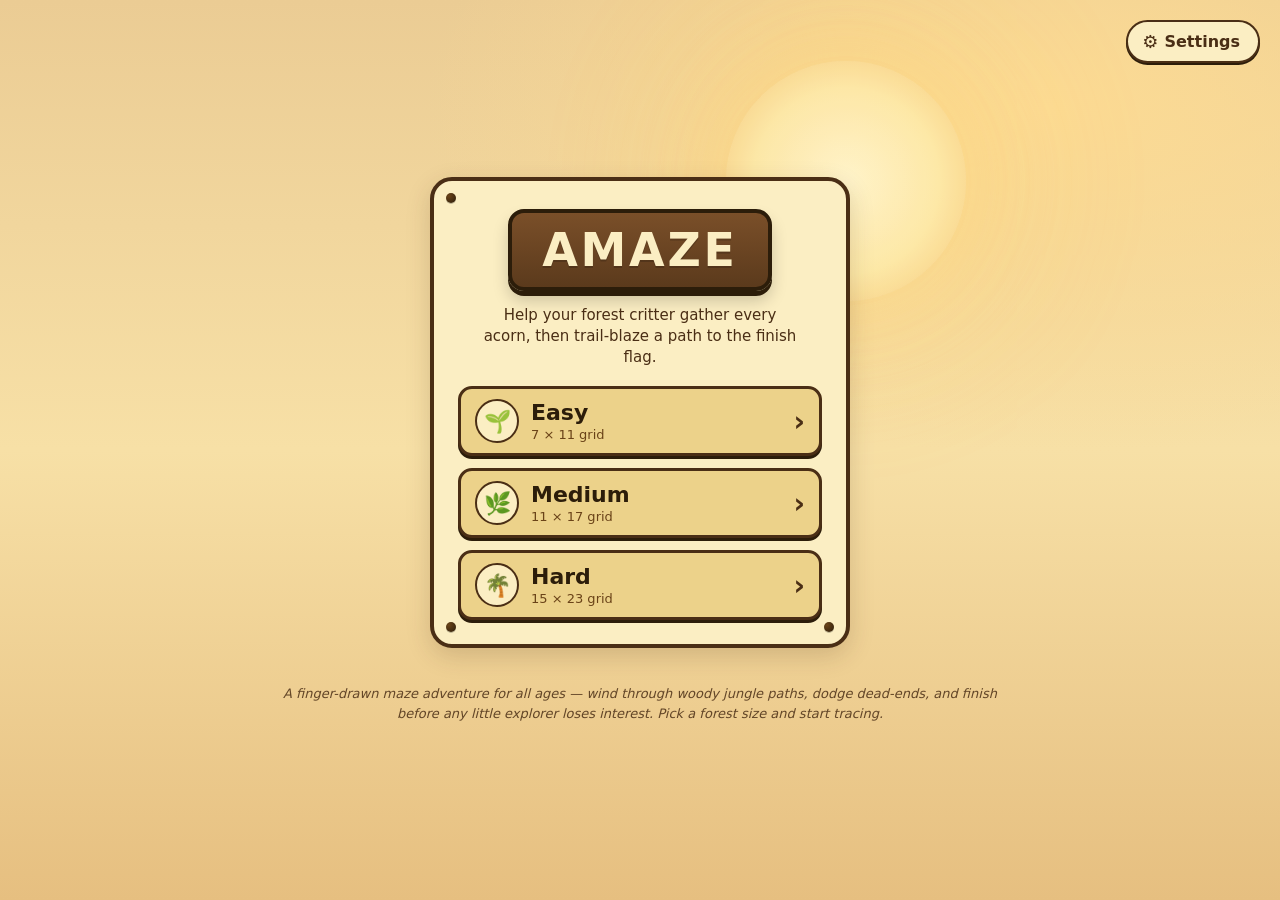
==== commit a06a6b4c: "Collectibles: style picker + ordered HUD - Settings panel gets a segmented picker for acorn / star /" ====
--- a/index.html
+++ b/index.html
@@ -131,10 +131,24 @@
       <label class="toggle-row" for="toggle-collectibles">
         <span class="toggle-text">
           <span class="toggle-label">Collectibles</span>
-          <span class="toggle-detail">Show 3 acorns to collect for star ratings.</span>
+          <span class="toggle-detail">Show 3 items to collect for star ratings.</span>
         </span>
         <input type="checkbox" id="toggle-collectibles" class="toggle-input" />
       </label>
+
+      <!-- Style picker — only meaningful when collectibles are on, but
+           kept visible for discoverability. -->
+      <div class="picker-row" role="radiogroup" aria-label="Collectible style">
+        <span class="toggle-text">
+          <span class="toggle-label">Style</span>
+          <span class="toggle-detail">Pick what to collect in mazes.</span>
+        </span>
+        <div class="picker" id="collectible-picker">
+          <button class="picker-btn" data-style="acorn"  aria-label="Acorn">🌰</button>
+          <button class="picker-btn" data-style="star"   aria-label="Star">⭐</button>
+          <button class="picker-btn" data-style="flower" aria-label="Flower">🌸</button>
+        </div>
+      </div>
 
       <button class="settings-done" id="btn-close-settings">Done</button>
     </div>
--- a/style.css
+++ b/style.css
@@ -97,8 +97,12 @@
   box-shadow:
     0 0 80px 24px rgba(255, 220, 130, 0.40),
     0 0 160px 60px rgba(255, 200, 100, 0.18);
-  opacity: 0.95;
+  opacity: 0.9;
   pointer-events: none;
+  /* Behind the card.  menu-frame has no z-index → not a stacking
+     context → -1 places .sun beneath the card in .overlay's stack,
+     so only the half spilling outside the corner is visible. */
+  z-index: -1;
 }
 
 /* Paper card with corner rivets that holds the difficulty selector. */
@@ -382,7 +386,9 @@
 /* ---- Win modal ---------------------------------------------------------- */
 
 #win-modal {
-  background: rgba(0, 0, 0, 0.55);
+  background: rgba(0, 0, 0, 0.45);
+  -webkit-backdrop-filter: blur(22px) saturate(130%);
+          backdrop-filter: blur(22px) saturate(130%);
   z-index: 14;
 }
 
@@ -436,6 +442,10 @@
   min-height: 1.2em;
 }
 .win-acorns span {
+  position: relative;
+  /* New stacking context — keeps the ::before halo (z-index: -1)
+     behind the emoji but in front of the card bg. */
+  isolation: isolate;
   display: inline-block;
   opacity: 0;
   transform: scale(0);
@@ -444,47 +454,51 @@
      >1 second control point gives a satisfying overshoot pop. */
   animation: acorn-pop 0.55s cubic-bezier(0.34, 1.56, 0.64, 1) forwards;
 }
-.win-acorns span:nth-child(1) {
-  animation-delay: 0.3s;
-}
-.win-acorns span:nth-child(2) {
-  animation-delay: 0.6s;
-}
-.win-acorns span:nth-child(3) {
-  animation-delay: 0.9s;
-}
+
+/* Sparkle halo that bursts out behind each collected acorn as it pops. */
+.win-acorns span::before {
+  content: '';
+  position: absolute;
+  inset: -22px;
+  border-radius: 50%;
+  background: radial-gradient(circle,
+    rgba(255, 215, 130, 0.85) 0%,
+    rgba(255, 195, 100, 0.50) 30%,
+    transparent 65%);
+  opacity: 0;
+  pointer-events: none;
+  z-index: -1;
+  transform: scale(0.4);
+  /* Animation timing matches the parent's pop; delay overridden below. */
+  animation: acorn-halo 0.9s ease-out forwards;
+}
+
+.win-acorns span:nth-child(1),
+.win-acorns span:nth-child(1)::before { animation-delay: 0.3s; }
+.win-acorns span:nth-child(2),
+.win-acorns span:nth-child(2)::before { animation-delay: 0.6s; }
+.win-acorns span:nth-child(3),
+.win-acorns span:nth-child(3)::before { animation-delay: 0.9s; }
+
+/* Missed acorns are static placeholders — they're just visual context
+   ("you got 2 of 3"), not part of the celebration.  No pop, no halo. */
 .win-acorns span.dim {
-  /* Missed acorns still pop in for layout consistency, but settle dim. */
-  animation-name: acorn-pop-dim;
-}
+  opacity: 0.28;
+  transform: none;
+  animation: none;
+}
+.win-acorns span.dim::before { animation: none; }
 
 @keyframes acorn-pop {
-  0% {
-    opacity: 0;
-    transform: scale(0);
-  }
-  60% {
-    opacity: 1;
-    transform: scale(1.3);
-  }
-  100% {
-    opacity: 1;
-    transform: scale(1);
-  }
-}
-@keyframes acorn-pop-dim {
-  0% {
-    opacity: 0;
-    transform: scale(0);
-  }
-  60% {
-    opacity: 0.3;
-    transform: scale(1.2);
-  }
-  100% {
-    opacity: 0.3;
-    transform: scale(1);
-  }
+  0%   { opacity: 0; transform: scale(0); }
+  60%  { opacity: 1; transform: scale(1.3); }
+  80%  { transform: scale(0.96); }
+  100% { opacity: 1; transform: scale(1); }
+}
+@keyframes acorn-halo {
+  0%   { opacity: 0; transform: scale(0.4); }
+  40%  { opacity: 1; transform: scale(1.15); }
+  100% { opacity: 0; transform: scale(1.7); }
 }
 
 .win-tagline {
@@ -492,12 +506,23 @@
   font-size: 16px;
   margin: 0 0 22px;
   line-height: 1.4;
+  /* Fades in after the third acorn pop (0.9s + 0.55s pop ≈ 1.45s) so
+     the reveal reads as a sequence: header → acorns → result → CTA. */
+  opacity: 0;
+  animation: win-fade-in 0.45s ease-out 1.5s forwards;
 }
 
 .win-actions {
   display: flex;
   gap: 12px;
   justify-content: center;
+  opacity: 0;
+  animation: win-fade-in 0.45s ease-out 1.75s forwards;
+}
+
+@keyframes win-fade-in {
+  0%   { opacity: 0; transform: translateY(6px); }
+  100% { opacity: 1; transform: translateY(0); }
 }
 
 .win-btn {
@@ -534,17 +559,18 @@
 
 #settings-overlay {
   z-index: 12;
-  background: rgba(0, 0, 0, 0.50);
-  -webkit-backdrop-filter: blur(10px) saturate(120%);
-          backdrop-filter: blur(10px) saturate(120%);
+  background: rgba(0, 0, 0, 0.45);
+  -webkit-backdrop-filter: blur(22px) saturate(130%);
+          backdrop-filter: blur(22px) saturate(130%);
 }
 
 .settings-frame {
   width: min(380px, calc(100vw - 64px));
-  border: 4px solid var(--wall-dim);
-  border-radius: 8px;
+  border: 4px solid #2c1d0a;
+  border-radius: 14px;
   padding: 28px 24px 22px;
   background: var(--bg);
+  box-shadow: 0 14px 40px rgba(0, 0, 0, 0.45);
 }
 
 .settings-title {
@@ -613,6 +639,53 @@
 }
 .toggle-input:checked::after {
   transform: translateX(20px);
+}
+
+/* Collectible-style picker — same row layout as .toggle-row but the
+   right side is a 3-button segmented control instead of a toggle. */
+.picker-row {
+  display: flex;
+  align-items: center;
+  justify-content: space-between;
+  gap: 16px;
+  padding: 12px 0;
+  user-select: none;
+  -webkit-user-select: none;
+}
+.picker {
+  display: inline-flex;
+  flex-shrink: 0;
+  background: rgba(92, 59, 26, 0.10);
+  border-radius: 12px;
+  padding: 4px;
+  gap: 2px;
+}
+.picker-btn {
+  appearance: none;
+  -webkit-appearance: none;
+  border: 0;
+  background: transparent;
+  width: 40px;
+  height: 36px;
+  font-size: 22px;
+  line-height: 1;
+  border-radius: 9px;
+  cursor: pointer;
+  -webkit-tap-highlight-color: transparent;
+  display: inline-flex;
+  align-items: center;
+  justify-content: center;
+  transition:
+    background 0.15s ease,
+    transform 0.05s ease;
+}
+.picker-btn:hover { background: rgba(92, 59, 26, 0.10); }
+.picker-btn:active { transform: scale(0.94); }
+.picker-btn.active {
+  background: var(--bg);
+  box-shadow:
+    0 1px 0 rgba(255, 255, 255, 0.6) inset,
+    0 1px 2px rgba(0, 0, 0, 0.18);
 }
 
 .settings-done {
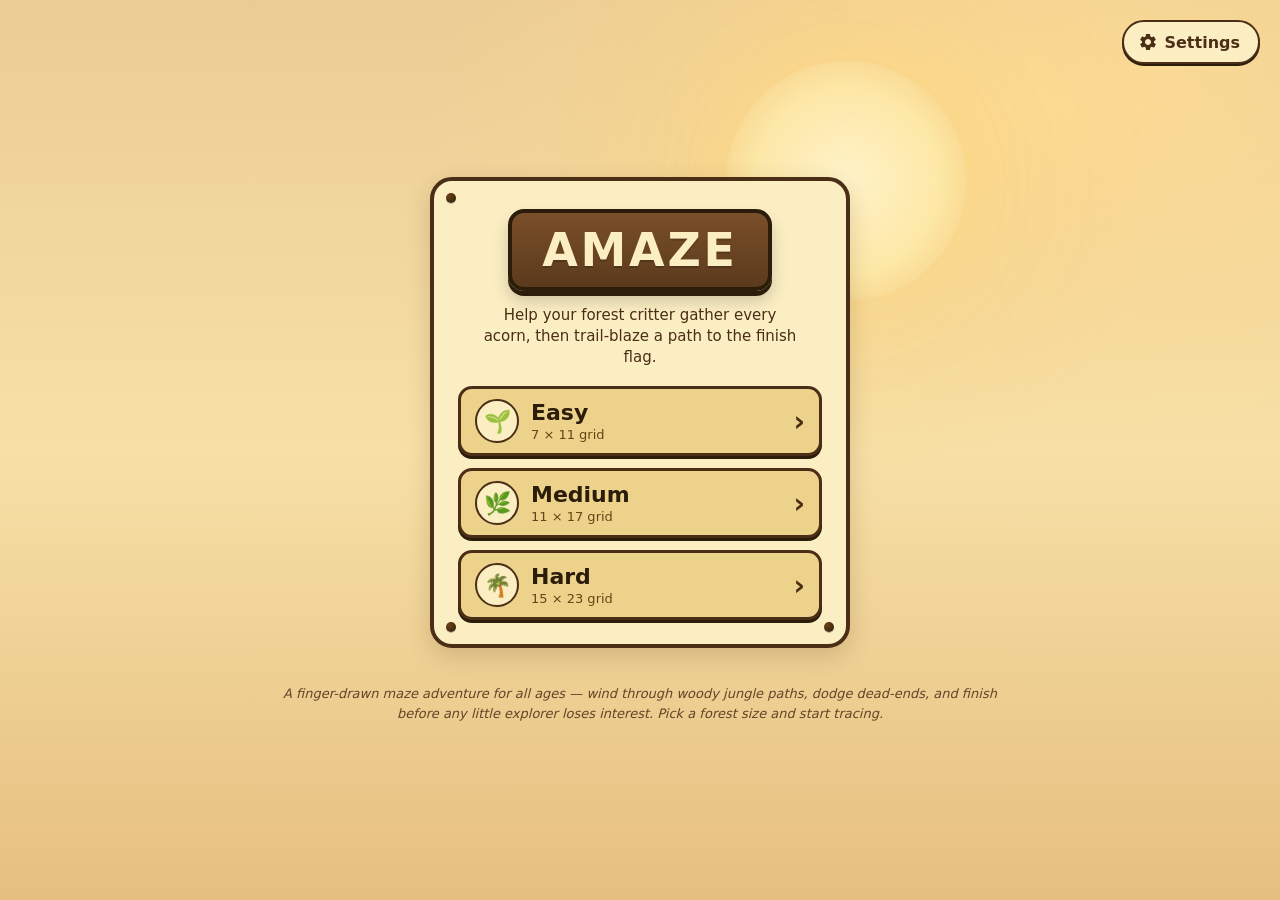
==== commit dda7076e: "Main menu settings pill: use the same Material cog as the in-game top bar The menu pill was renderin" ====
--- a/index.html
+++ b/index.html
@@ -56,7 +56,11 @@
        leaf icons, chevrons, marketing tagline. -->
   <div id="menu" class="overlay">
     <button class="settings-pill" id="btn-menu-settings" aria-label="Settings">
-      <span class="settings-pill-icon">⚙</span>
+      <!-- Same Material cog as the in-game top bar so the settings
+           glyph stays consistent across screens. -->
+      <svg class="settings-pill-icon" viewBox="0 0 24 24" width="20" height="20" aria-hidden="true">
+        <path fill="currentColor" d="M19.14 12.94c.04-.3.06-.61.06-.94 0-.32-.02-.64-.07-.94l2.03-1.58c.18-.14.23-.41.12-.61l-1.92-3.32c-.12-.22-.37-.29-.59-.22l-2.39.96c-.5-.38-1.03-.7-1.62-.94l-.36-2.54c-.04-.24-.24-.41-.48-.41h-3.84c-.24 0-.43.17-.47.41l-.36 2.54c-.59.24-1.13.57-1.62.94l-2.39-.96c-.22-.08-.47 0-.59.22L2.74 8.87c-.12.21-.08.47.12.61l2.03 1.58c-.05.3-.09.63-.09.94 0 .31.02.64.07.94l-2.03 1.58c-.18.14-.23.41-.12.61l1.92 3.32c.12.22.37.29.59.22l2.39-.96c.5.38 1.03.7 1.62.94l.36 2.54c.05.24.24.41.48.41h3.84c.24 0 .44-.17.47-.41l.36-2.54c.59-.24 1.13-.56 1.62-.94l2.39.96c.22.08.47 0 .59-.22l1.92-3.32c.12-.22.07-.47-.12-.61l-2.01-1.58zM12 15.6c-1.98 0-3.6-1.62-3.6-3.6s1.62-3.6 3.6-3.6 3.6 1.62 3.6 3.6-1.62 3.6-3.6 3.6z"/>
+      </svg>
       <span class="settings-pill-label">Settings</span>
     </button>
 
--- a/style.css
+++ b/style.css
@@ -271,7 +271,9 @@
   box-shadow: 0 0 0 #2c1d0a;
 }
 .settings-pill-icon {
-  font-size: 18px;
+  /* SVG cog — sized inline via width/height attrs; this rule just
+     keeps it vertically aligned with the label text. */
+  display: block;
   line-height: 1;
 }
 
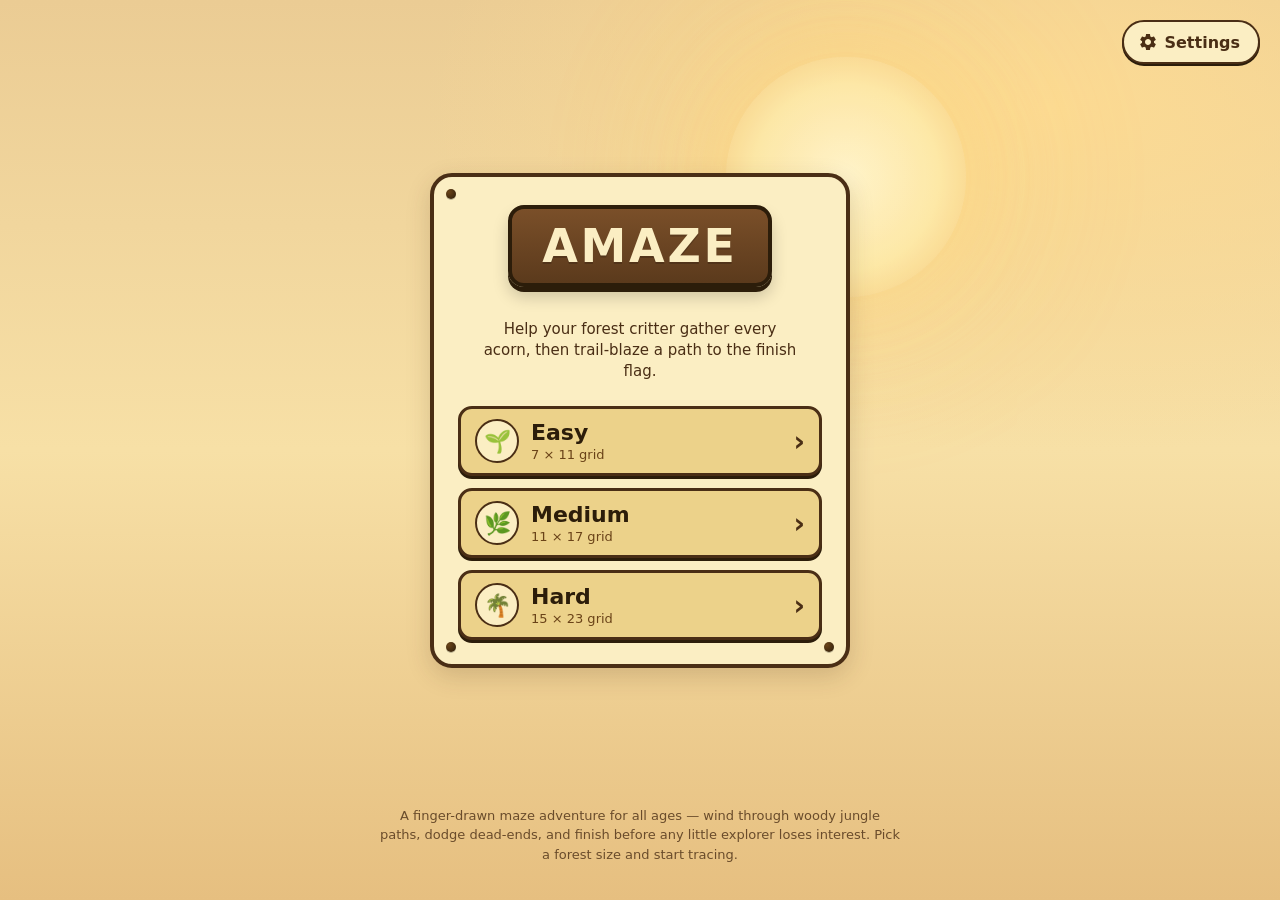
==== commit c7981d70: "Hide collectible-style picker when collectibles are disabled The style row was always visible even a" ====
--- a/index.html
+++ b/index.html
@@ -142,7 +142,7 @@
 
       <!-- Style picker — only meaningful when collectibles are on, but
            kept visible for discoverability. -->
-      <div class="picker-row" role="radiogroup" aria-label="Collectible style">
+      <div class="picker-row" id="picker-row" role="radiogroup" aria-label="Collectible style">
         <span class="toggle-text">
           <span class="toggle-label">Style</span>
           <span class="toggle-detail">Pick what to collect in mazes.</span>
--- a/style.css
+++ b/style.css
@@ -81,6 +81,24 @@
   pointer-events: none;
 }
 
+/* The menu screen has two pieces of flow content (the card and the
+   marketing blurb) plus a fixed-positioned Settings pill in the corner
+   that doesn't participate in flow.  We override the generic .overlay
+   centering for #menu only so the card sits roughly mid-screen and the
+   marketing copy is pinned to the bottom — without absolute
+   positioning, just grid rows that breathe with viewport height. */
+#menu {
+  display: grid;
+  grid-template-rows: 1fr auto 1fr auto;
+  grid-template-columns: 1fr;
+  justify-items: center;
+  align-items: center;
+  gap: 0;
+  padding: clamp(20px, 4vh, 40px) 20px clamp(20px, 4vh, 36px);
+}
+#menu .menu-frame      { grid-row: 2; }
+#menu .menu-marketing  { grid-row: 4; align-self: end; }
+
 /* Sun illustration — anchored to the card's top-right corner, with the
    sun's CENTRE exactly on the corner so half the disc spills outside
    the card and half overlaps onto it like a setting sun behind the
@@ -164,7 +182,9 @@
 .sub {
   font-size: 15px;
   line-height: 1.4;
-  margin: 0 auto 18px;
+  /* Generous vertical breathing room — sits between the wood stamp and
+     the difficulty buttons, so both spacings matter visually. */
+  margin: 18px auto 24px;
   max-width: 320px;
   color: #4a2e15;
 }
@@ -277,16 +297,17 @@
   line-height: 1;
 }
 
-/* Marketing tagline below the card. */
+/* Marketing copy pinned to the bottom of the menu screen via the
+   #menu grid layout below.  No italics, no absolute positioning. */
 .menu-marketing {
-  max-width: 720px;
+  max-width: 540px;
   margin: 0;
+  padding: 0 8px;
   text-align: center;
   font-size: 13px;
   line-height: 1.5;
   color: #4a2e15;
-  font-style: italic;
-  opacity: 0.85;
+  opacity: 0.8;
 }
 
 /* ---- In-game top bar ----------------------------------------------------- */
@@ -654,6 +675,7 @@
   user-select: none;
   -webkit-user-select: none;
 }
+.picker-row.hidden { display: none; }
 .picker {
   display: inline-flex;
   flex-shrink: 0;
